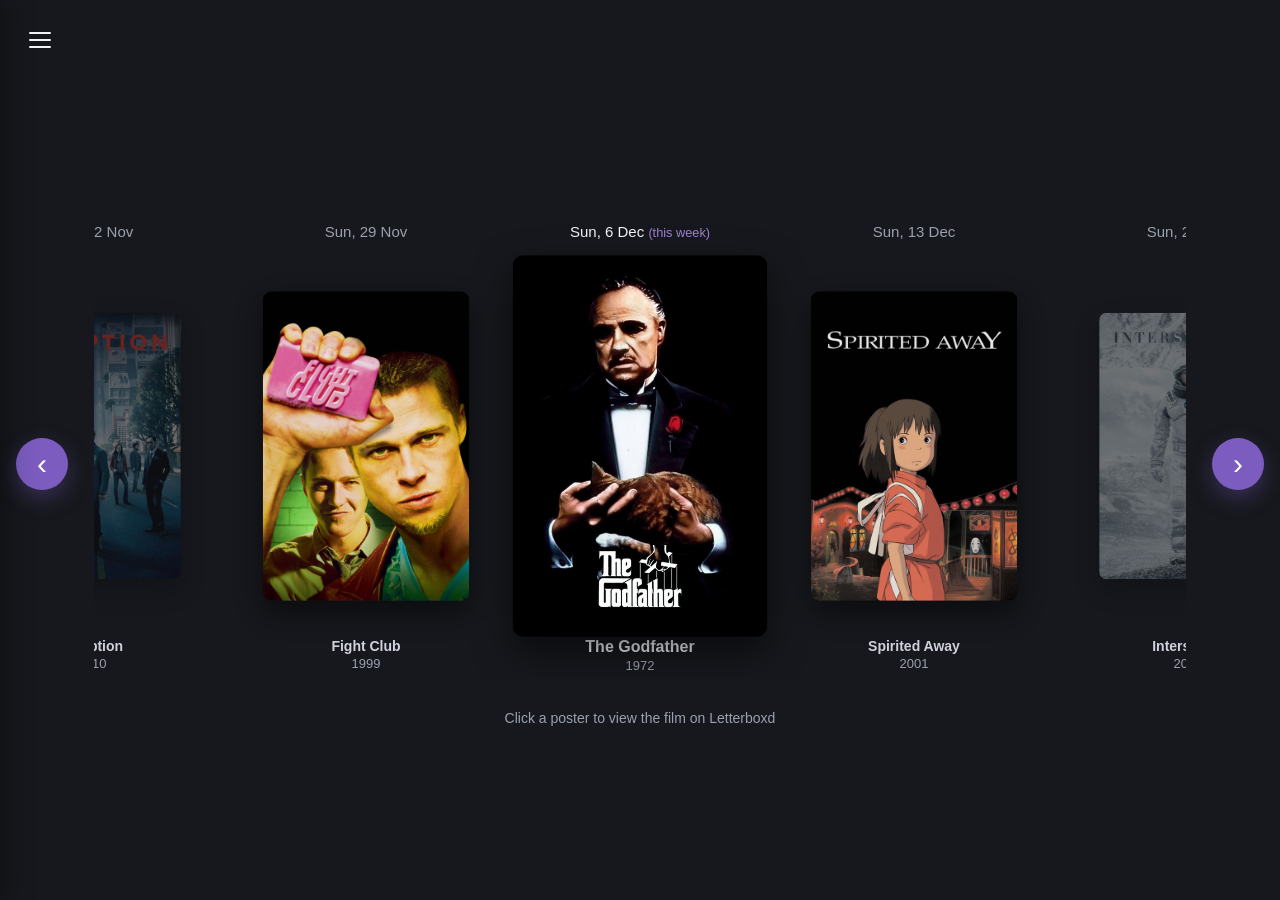
==== index.html @ 1138d1df "Initial commit" ====
<!DOCTYPE html>
<html lang="en">
<head>
  <meta charset="UTF-8">
  <meta name="viewport" content="width=device-width, initial-scale=1.0">
  <title>FilmSoc — Weekly Screenings</title>
  <link rel="icon" href="data:image/svg+xml,<svg xmlns='http://www.w3.org/2000/svg' viewBox='0 0 100 100'><text y='.9em' font-size='90'>🎬</text></svg>">
  <link rel="stylesheet" href="styles.css">
</head>
<body data-page="home">

  <header class="topbar">
    <button id="menuBtn" class="menu-btn" aria-label="Open menu" aria-controls="sideDrawer" aria-expanded="false">
      <span class="bar"></span>
      <span class="bar"></span>
      <span class="bar"></span>
    </button>
  </header>

  <div class="drawer-backdrop" id="drawerBackdrop" hidden></div>

  <nav class="drawer" id="sideDrawer" aria-label="Site navigation">
    <div class="drawer-head">
      <a class="brand" href="index.html">Film<span>Soc</span></a>
      <button class="drawer-close" id="drawerClose" aria-label="Close menu">&times;</button>
    </div>
    <ul class="drawer-links">
      <li><a href="index.html" data-nav="home">Home</a></li>
      <li><a href="about.html" data-nav="about">About Us</a></li>
      <li><a href="films.html" data-nav="films">Films Showings</a></li>
      <li><a href="find-us.html" data-nav="find-us">Where To Find Us</a></li>
    </ul>
    <div class="drawer-foot">
      <p>Films · Friends · Popcorn</p>
      <p class="drawer-foot-sub">Every Tuesday, 7pm</p>
    </div>
  </nav>

  <main class="home-main">
    <section class="carousel" aria-roledescription="carousel" aria-label="Weekly film showings">
      <button class="arrow" id="prevBtn" aria-label="Show previous films">&#8249;</button>

      <div class="stage">
        <div class="track" id="track"></div>
      </div>

      <button class="arrow" id="nextBtn" aria-label="Show next films">&#8250;</button>
    </section>

    <p class="hint">Click a poster to view the film on Letterboxd</p>
  </main>

  <script src="script.js"></script>
</body>
</html>
---- styles.css ----
/* ── Base ─────────────────────────────────────────── */

:root {
  --bg: #16181d;
  --bg-raised: #1d2027;
  --drawer-bg: #101219;
  --accent: #7c5cbf;
  --accent-bright: #9d82d6;
  --text: #f2f2f5;
  --text-muted: #9aa0ae;
  --radius: 10px;
}

* { margin: 0; padding: 0; box-sizing: border-box; }

html { scroll-behavior: smooth; }

body {
  background: var(--bg);
  color: var(--text);
  font-family: -apple-system, BlinkMacSystemFont, "Segoe UI", Roboto, Helvetica, Arial, sans-serif;
  min-height: 100dvh;
}

body.no-scroll { overflow: hidden; }

a { color: var(--accent-bright); }

.skip-link {
  position: absolute;
  left: -9999px;
  top: 0;
  background: var(--accent);
  color: #fff;
  padding: 8px 16px;
  border-radius: 0 0 var(--radius) 0;
  z-index: 100;
}
.skip-link:focus { left: 0; }

/* ── Top bar / hamburger ──────────────────────────── */

.topbar {
  position: fixed;
  top: 0;
  left: 0;
  right: 0;
  padding: 18px;
  z-index: 40;
  pointer-events: none;
  transition: opacity 0.25s ease;
}

body.drawer-open .topbar { opacity: 0; pointer-events: none; }

.menu-btn {
  pointer-events: auto;
  width: 44px;
  height: 44px;
  display: flex;
  flex-direction: column;
  justify-content: center;
  align-items: center;
  gap: 5px;
  background: transparent;
  border: none;
  border-radius: var(--radius);
  cursor: pointer;
}
.menu-btn .bar {
  width: 22px;
  height: 2px;
  background: var(--text);
  border-radius: 2px;
  transition: background 0.2s ease;
}
.menu-btn:hover .bar { background: var(--accent-bright); }

/* ── Side drawer ──────────────────────────────────── */

.drawer-backdrop {
  position: fixed;
  inset: 0;
  background: rgba(0, 0, 0, 0.55);
  z-index: 30;
  opacity: 0;
  transition: opacity 0.3s ease;
}
.drawer-backdrop.visible { opacity: 1; }

.drawer {
  position: fixed;
  top: 0;
  bottom: 0;
  left: 0;
  width: min(320px, 85vw);
  background: var(--drawer-bg);
  z-index: 35;
  display: flex;
  flex-direction: column;
  transform: translateX(-102%);
  transition: transform 0.3s ease;
  box-shadow: 8px 0 30px rgba(0, 0, 0, 0.45);
}
.drawer.open { transform: translateX(0); }

.drawer-head {
  display: flex;
  align-items: center;
  justify-content: space-between;
  padding: 22px 22px 18px;
  border-bottom: 1px solid rgba(255, 255, 255, 0.08);
}

.brand {
  font-size: 22px;
  font-weight: 700;
  letter-spacing: 0.5px;
  color: var(--text);
  text-decoration: none;
}
.brand span { color: var(--accent-bright); }

.drawer-close {
  width: 36px;
  height: 36px;
  background: transparent;
  border: none;
  border-radius: var(--radius);
  color: var(--text-muted);
  font-size: 26px;
  line-height: 1;
  cursor: pointer;
  transition: color 0.2s ease, background 0.2s ease;
}
.drawer-close:hover { color: var(--text); background: rgba(255, 255, 255, 0.07); }

.drawer-links {
  list-style: none;
  padding: 14px 0;
  flex: 1;
}
.drawer-links a {
  display: block;
  padding: 14px 24px;
  color: var(--text);
  font-size: 17px;
  text-decoration: none;
  border-left: 3px solid transparent;
  transition: background 0.2s ease, color 0.2s ease, border-color 0.2s ease;
}
.drawer-links a:hover {
  background: rgba(124, 92, 191, 0.15);
  color: var(--accent-bright);
}
.drawer-links a.active {
  color: var(--accent-bright);
  border-left-color: var(--accent);
  background: rgba(124, 92, 191, 0.1);
}

.drawer-foot {
  padding: 20px 24px;
  border-top: 1px solid rgba(255, 255, 255, 0.08);
  color: var(--text-muted);
  font-size: 14px;
}
.drawer-foot p { margin-bottom: 4px; }
.drawer-foot-sub { opacity: 0.75; }

/* ── Home carousel ────────────────────────────────── */

.home-main {
  min-height: 100dvh;
  display: flex;
  flex-direction: column;
  align-items: center;
  justify-content: center;
  gap: 28px;
  padding: 90px 16px 48px;
}

.carousel {
  --card-w: clamp(120px, 22vw, 240px);
  --gap: clamp(12px, 3vw, 34px);
  display: flex;
  align-items: center;
  justify-content: center;
  gap: clamp(10px, 2vw, 26px);
  position: relative;
  width: 100%;
}

.stage {
  position: relative;
  width: 100%;
  overflow: hidden;
  padding: 6px 0 10px;
}

/* Screening date heading travels with each card. */
.card-date {
  font-size: 15px;
  line-height: 1.3;
  color: var(--text-muted);
  margin-bottom: 24px; /* clears the centred card's scale-up and the hover lift below */
  text-align: center;
  transition: color 0.5s ease;
}
.card[data-dist="0"] .card-date { color: var(--text); }
.week-tag {
  font-size: 0.85em;
  color: var(--accent-bright);
  white-space: nowrap;
}

.track {
  position: relative;
  left: 50%;
  display: flex;
  gap: var(--gap);
  width: max-content;
  will-change: transform;
  transition: transform 0.5s cubic-bezier(0.22, 0.61, 0.36, 1);
}
.track.no-transition { transition: none; }

.card {
  flex: none;
  width: var(--card-w);
  display: flex;
  flex-direction: column;
  align-items: center;
}

.poster-link {
  display: block;
  width: 100%;
  border-radius: var(--radius);
  outline: 2px solid transparent;
  outline-offset: 3px;
  transform: translateY(var(--lift, 0px)) scale(var(--s, 1));
  opacity: var(--o, 1);
  transition: transform 0.5s cubic-bezier(0.22, 0.61, 0.36, 1),
              opacity 0.5s ease, outline-color 0.25s ease;
}
.poster-link:hover,
.poster-link:focus-visible {
  --lift: -6px;
  outline-color: var(--accent);
}

.poster {
  display: block;
  width: 100%;
  aspect-ratio: 2 / 3;
  object-fit: cover;
  border-radius: var(--radius);
  background: var(--bg-raised);
  box-shadow: 0 14px 34px rgba(0, 0, 0, 0.55);
}

/* Emphasis by distance from the centred card. */
.card[data-dist="0"] { --s: 1.06; --o: 1; }
.card[data-dist="1"], .card[data-dist="-1"] { --s: 0.86; --o: 0.92; }
.card[data-dist="2"], .card[data-dist="-2"] { --s: 0.74; --o: 0.4; }
.card[data-far] .poster-link { --o: 0; pointer-events: none; }

.card-title {
  margin-top: 12px;
  text-align: center;
  display: flex;
  flex-direction: column;
  gap: 2px;
  transition: opacity 0.5s ease;
}
.card[data-dist="0"] .film-title { font-size: 16px; }
.film-title {
  font-size: 14px;
  font-weight: 600;
  color: #cfd2dc;
  white-space: nowrap;
  overflow: hidden;
  text-overflow: ellipsis;
  max-width: 100%;
}
.card[data-dist="0"] .film-title { color: var(--text); }
.film-year {
  font-size: 13px;
  color: var(--text-muted);
}

.arrow {
  flex: none;
  width: 52px;
  height: 52px;
  border-radius: 50%;
  border: none;
  background: var(--accent);
  color: #fff;
  font-size: 30px;
  line-height: 1;
  cursor: pointer;
  margin-top: 30px;
  box-shadow: 0 8px 22px rgba(124, 92, 191, 0.35);
  transition: background 0.2s ease, transform 0.2s ease;
}
.arrow:hover,
.arrow:focus-visible { background: var(--accent-bright); transform: scale(1.07); }
.arrow:active { transform: scale(0.96); }

.hint {
  color: var(--text-muted);
  font-size: 14px;
}

/* ── Content pages ────────────────────────────────── */

.page {
  max-width: 760px;
  margin: 0 auto;
  padding: 110px 24px 64px;
}

.page h1 {
  font-size: clamp(28px, 5vw, 38px);
  margin-bottom: 10px;
}

.page .lede {
  color: var(--text-muted);
  font-size: 17px;
  margin-bottom: 34px;
}

.page h2 {
  font-size: 20px;
  margin: 30px 0 12px;
  color: var(--accent-bright);
}

.page p { line-height: 1.65; margin-bottom: 14px; color: #d4d7de; }

.info-card {
  background: var(--bg-raised);
  border: 1px solid rgba(255, 255, 255, 0.07);
  border-radius: var(--radius);
  padding: 22px 24px;
  margin: 18px 0;
}
.info-card h3 { font-size: 16px; margin-bottom: 6px; }
.info-card p { margin: 0; font-size: 15px; }

/* Programme list on films.html */

.programme { list-style: none; margin-top: 10px; }

.programme li {
  display: flex;
  align-items: center;
  gap: 16px;
  padding: 14px 12px;
  border-radius: var(--radius);
  transition: background 0.2s ease;
}
.programme li:hover { background: rgba(255, 255, 255, 0.04); }

.programme img {
  width: 46px;
  border-radius: 6px;
  aspect-ratio: 2 / 3;
  object-fit: cover;
  flex: none;
}

.programme .film-meta { flex: 1; min-width: 0; }
.programme .film-meta a {
  color: var(--text);
  font-weight: 600;
  font-size: 16px;
  text-decoration: none;
}
.programme .film-meta a:hover { color: var(--accent-bright); text-decoration: underline; }
.programme .film-date { display: block; font-size: 13px; color: var(--text-muted); margin-top: 2px; }

.chip {
  flex: none;
  font-size: 12px;
  font-weight: 600;
  letter-spacing: 0.4px;
  text-transform: uppercase;
  padding: 5px 10px;
  border-radius: 999px;
  background: rgba(124, 92, 191, 0.16);
  color: var(--accent-bright);
}
.chip.dim { background: rgba(255, 255, 255, 0.07); color: var(--text-muted); }

/* ── Footer ───────────────────────────────────────── */

.site-footer {
  text-align: center;
  color: var(--text-muted);
  font-size: 13px;
  padding: 26px 16px 34px;
  border-top: 1px solid rgba(255, 255, 255, 0.06);
}

/* ── Responsive ───────────────────────────────────── */

@media (max-width: 620px) {
  .carousel { padding: 0 26px; }
  .arrow {
    position: absolute;
    top: 50%;
    margin-top: 30px;
    width: 40px;
    height: 40px;
    font-size: 24px;
  }
  #prevBtn { left: 0; }
  #nextBtn { right: 0; }
  .card-date { font-size: 13px; }
  .card[data-dist="0"] .film-title { font-size: 14px; }
  .film-title { font-size: 13px; }
}

@media (prefers-reduced-motion: reduce) {
  * { transition: none !important; }
}
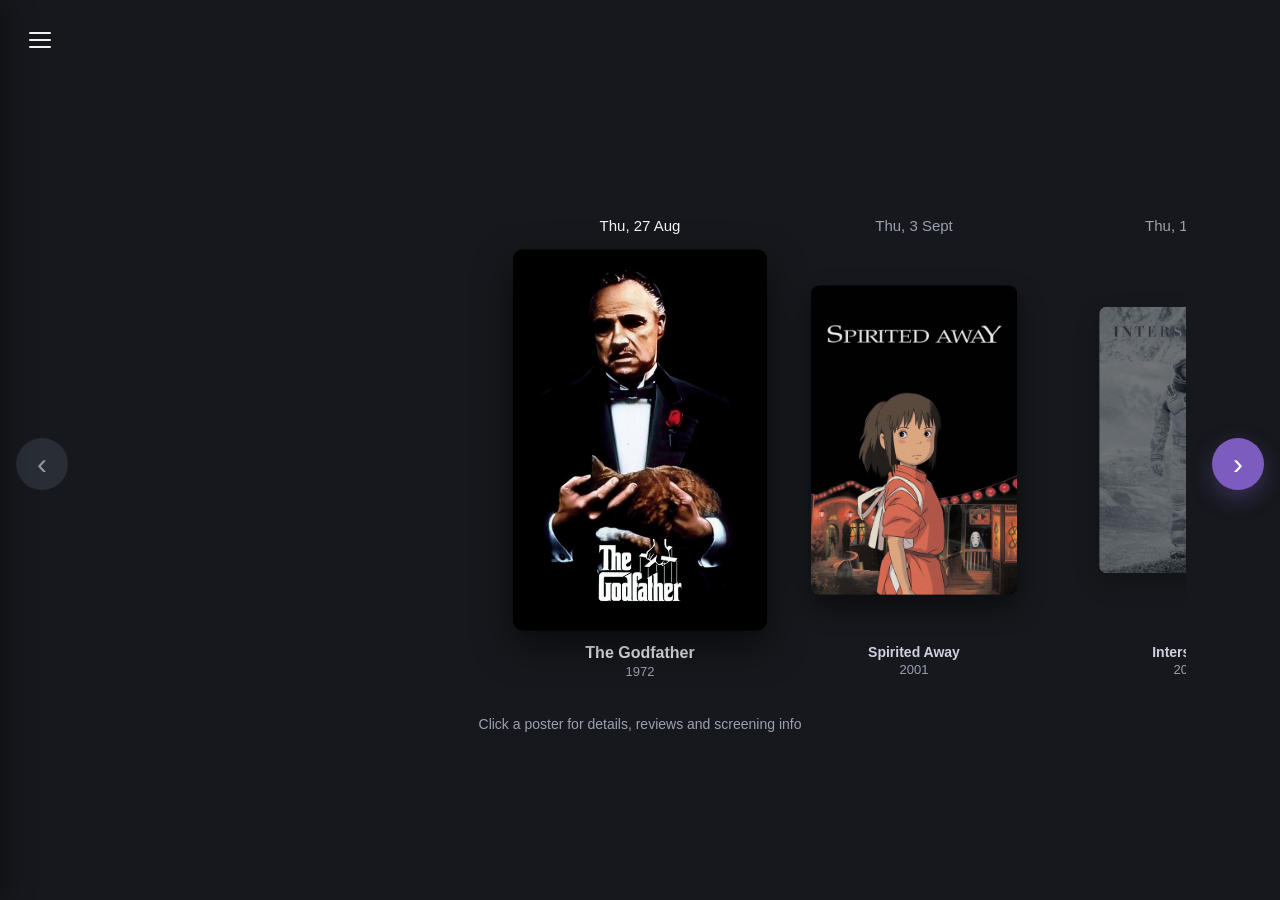
==== commit 9ac46363: "added seperate pages for films, and php for reviews" ====
--- a/index.html
+++ b/index.html
@@ -47,9 +47,10 @@
       <button class="arrow" id="nextBtn" aria-label="Show next films">&#8250;</button>
     </section>
 
-    <p class="hint">Click a poster to view the film on Letterboxd</p>
+    <p class="hint">Click a poster for details, reviews and screening info</p>
   </main>
 
+  <script src="films.js"></script>
   <script src="script.js"></script>
 </body>
 </html>
--- a/styles.css
+++ b/styles.css
@@ -13,6 +13,9 @@
 
 * { margin: 0; padding: 0; box-sizing: border-box; }
 
+/* The hidden attribute must win over any explicit display value below. */
+[hidden] { display: none !important; }
+
 html { scroll-behavior: smooth; }
 
 body {
@@ -267,7 +270,7 @@
 .card[data-far] .poster-link { --o: 0; pointer-events: none; }
 
 .card-title {
-  margin-top: 12px;
+  margin-top: 24px; /* clears the centred card's scale-up above it */
   text-align: center;
   display: flex;
   flex-direction: column;
@@ -308,6 +311,16 @@
 .arrow:hover,
 .arrow:focus-visible { background: var(--accent-bright); transform: scale(1.07); }
 .arrow:active { transform: scale(0.96); }
+
+.arrow:disabled,
+.arrow:disabled:hover,
+.arrow:disabled:focus-visible {
+  background: #3a3f4b;
+  box-shadow: none;
+  opacity: 0.55;
+  cursor: default;
+  transform: none;
+}
 
 .hint {
   color: var(--text-muted);
@@ -428,3 +441,313 @@
 @media (prefers-reduced-motion: reduce) {
   * { transition: none !important; }
 }
+
+/* ── Film detail page ─────────────────────────────── */
+
+.back-link {
+  display: inline-block;
+  margin-bottom: 18px;
+  font-size: 14px;
+  color: var(--text-muted);
+  text-decoration: none;
+}
+.back-link:hover { color: var(--accent-bright); }
+
+.film-hero {
+  display: grid;
+  grid-template-columns: 220px 1fr;
+  gap: 30px;
+  align-items: start;
+  margin-bottom: 34px;
+}
+
+.film-poster {
+  width: 100%;
+  aspect-ratio: 2 / 3;
+  object-fit: cover;
+  border-radius: var(--radius);
+  background: var(--bg-raised);
+  box-shadow: 0 14px 34px rgba(0, 0, 0, 0.55);
+}
+
+.film-head h1 { margin-bottom: 4px; }
+
+.film-facts {
+  color: var(--text-muted);
+  font-size: 15px;
+  margin-bottom: 14px;
+}
+
+.film-synopsis {
+  line-height: 1.65;
+  color: #d4d7de;
+  margin-bottom: 20px;
+}
+
+/* Average rating: dim stars underneath, gold stars clipped to width. */
+.stars {
+  position: relative;
+  display: inline-block;
+  font-size: 21px;
+  letter-spacing: 3px;
+  line-height: 1;
+  color: #3a3f4b;
+  white-space: nowrap;
+}
+.stars-fill {
+  position: absolute;
+  top: 0;
+  left: 0;
+  overflow: hidden;
+  color: #f5c518;
+  width: 0;
+}
+.avg-block {
+  display: flex;
+  align-items: center;
+  gap: 10px;
+  margin-bottom: 14px;
+}
+.avg-text { color: var(--text-muted); font-size: 14px; }
+
+.lb-button {
+  display: inline-block;
+  padding: 10px 18px;
+  border-radius: 999px;
+  background: var(--accent);
+  color: #fff;
+  font-weight: 600;
+  font-size: 14px;
+  text-decoration: none;
+  transition: background 0.2s ease, transform 0.2s ease;
+}
+.lb-button:hover,
+.lb-button:focus-visible { background: var(--accent-bright); transform: scale(1.04); }
+
+/* ── Review form ───────────────────────────────────── */
+
+.review-form {
+  display: grid;
+  gap: 14px;
+  background: var(--bg-raised);
+  border: 1px solid rgba(255, 255, 255, 0.07);
+  border-radius: var(--radius);
+  padding: 22px 24px;
+  margin: 14px 0 30px;
+}
+
+.form-row { display: grid; gap: 6px; }
+
+.review-form label,
+.form-label {
+  font-size: 13px;
+  font-weight: 600;
+  letter-spacing: 0.4px;
+  text-transform: uppercase;
+  color: var(--text-muted);
+}
+
+.review-form input[type="text"],
+.review-form textarea {
+  width: 100%;
+  background: var(--bg);
+  border: 1px solid rgba(255, 255, 255, 0.12);
+  border-radius: 8px;
+  color: var(--text);
+  padding: 10px 12px;
+  font: inherit;
+  resize: vertical;
+}
+.review-form input[type="text"]:focus,
+.review-form textarea:focus {
+  outline: none;
+  border-color: var(--accent);
+}
+
+.star-picker { display: flex; gap: 2px; }
+
+.star-btn {
+  background: none;
+  border: none;
+  color: #3a3f4b;
+  font-size: 27px;
+  line-height: 1;
+  padding: 2px 5px;
+  cursor: pointer;
+  transition: color 0.15s ease, transform 0.15s ease;
+}
+.star-btn:hover,
+.star-btn:focus-visible { transform: scale(1.15); }
+.star-btn.on { color: #f5c518; }
+.star-btn:focus-visible { outline: 2px solid var(--accent); border-radius: 4px; }
+
+.submit-btn {
+  justify-self: start;
+  padding: 10px 22px;
+  border: none;
+  border-radius: 999px;
+  background: var(--accent);
+  color: #fff;
+  font-weight: 600;
+  font-size: 14px;
+  cursor: pointer;
+  transition: background 0.2s ease, transform 0.2s ease;
+}
+.submit-btn:hover:not(:disabled),
+.submit-btn:focus-visible:not(:disabled) { background: var(--accent-bright); transform: scale(1.04); }
+.submit-btn:disabled { opacity: 0.6; cursor: default; }
+
+.form-error { color: #ff9b9b; font-size: 14px; }
+
+.reviews-note {
+  color: var(--text-muted);
+  font-size: 14px;
+  background: rgba(255, 255, 255, 0.04);
+  border-radius: var(--radius);
+  padding: 14px 16px;
+}
+
+/* ── Reviews list ──────────────────────────────────── */
+
+.reviews-list { list-style: none; display: grid; gap: 14px; }
+
+.review {
+  background: var(--bg-raised);
+  border: 1px solid rgba(255, 255, 255, 0.07);
+  border-radius: var(--radius);
+  padding: 16px 18px;
+}
+
+.review-head {
+  display: flex;
+  align-items: center;
+  gap: 10px;
+  flex-wrap: wrap;
+  margin-bottom: 8px;
+}
+.review-name { font-weight: 600; font-size: 15px; }
+.review-stars { color: #f5c518; font-size: 14px; letter-spacing: 2px; }
+.review-date { margin-left: auto; color: var(--text-muted); font-size: 13px; }
+
+.review-text {
+  line-height: 1.6;
+  color: #d4d7de;
+  margin: 0;
+  white-space: pre-wrap;
+  overflow-wrap: break-word;
+}
+
+.no-reviews { color: var(--text-muted); }
+
+/* ── Admin controls (film page) ────────────────────── */
+
+.admin-area {
+  margin-top: 36px;
+  padding-top: 16px;
+  border-top: 1px solid rgba(255, 255, 255, 0.06);
+}
+
+.admin-toggle {
+  background: none;
+  border: none;
+  padding: 4px 0;
+  color: var(--text-muted);
+  opacity: 0.65;
+  font-size: 12px;
+  letter-spacing: 0.6px;
+  text-transform: uppercase;
+  cursor: pointer;
+}
+.admin-toggle:hover,
+.admin-toggle:focus-visible { color: var(--accent-bright); opacity: 1; }
+
+.admin-panel {
+  display: grid;
+  gap: 10px;
+  margin-top: 8px;
+  max-width: 460px;
+}
+
+.admin-hint { font-size: 13px; color: var(--text-muted); }
+
+.admin-login { display: flex; gap: 8px; }
+.admin-login input {
+  flex: 1;
+  min-width: 0;
+  background: var(--bg-raised);
+  border: 1px solid rgba(255, 255, 255, 0.12);
+  border-radius: 8px;
+  color: var(--text);
+  padding: 8px 12px;
+  font: inherit;
+  font-size: 14px;
+}
+.admin-login input:focus { outline: none; border-color: var(--accent); }
+
+.admin-btn {
+  padding: 8px 14px;
+  border: none;
+  border-radius: 999px;
+  background: var(--accent);
+  color: #fff;
+  font-weight: 600;
+  font-size: 13px;
+  cursor: pointer;
+  transition: background 0.2s ease;
+}
+.admin-btn:hover,
+.admin-btn:focus-visible { background: var(--accent-bright); }
+
+.admin-controls {
+  display: flex;
+  align-items: center;
+  gap: 12px;
+  flex-wrap: wrap;
+}
+.admin-status { font-size: 14px; }
+
+.admin-link {
+  background: none;
+  border: none;
+  padding: 4px 0;
+  color: var(--text-muted);
+  font-size: 13px;
+  text-decoration: underline;
+  cursor: pointer;
+}
+.admin-link:hover { color: var(--text); }
+
+.admin-error { color: #ff9b9b; font-size: 13px; }
+
+/* Delete buttons shown on reviews while signed in as admin. */
+.review-delete {
+  margin-left: 8px;
+  background: rgba(255, 255, 255, 0.06);
+  border: 1px solid rgba(255, 255, 255, 0.12);
+  border-radius: 999px;
+  color: var(--text-muted);
+  font-size: 12px;
+  padding: 3px 11px;
+  cursor: pointer;
+  transition: color 0.15s ease, border-color 0.15s ease;
+}
+.review-delete:hover,
+.review-delete:focus-visible { color: #ff9b9b; border-color: rgba(255, 130, 130, 0.45); }
+
+/* Poster thumbnails on films.html are now links too. */
+.programme .poster-thumb {
+  display: block;
+  flex: none;
+  border-radius: 6px;
+  outline: 2px solid transparent;
+  outline-offset: 2px;
+}
+.programme .poster-thumb:focus-visible { outline-color: var(--accent); }
+
+@media (max-width: 620px) {
+  .film-hero { grid-template-columns: 1fr; }
+  .film-poster { max-width: 200px; margin: 0 auto; }
+  .film-head { text-align: center; }
+  .avg-block { justify-content: center; }
+  .review-date { margin-left: 0; width: 100%; }
+}
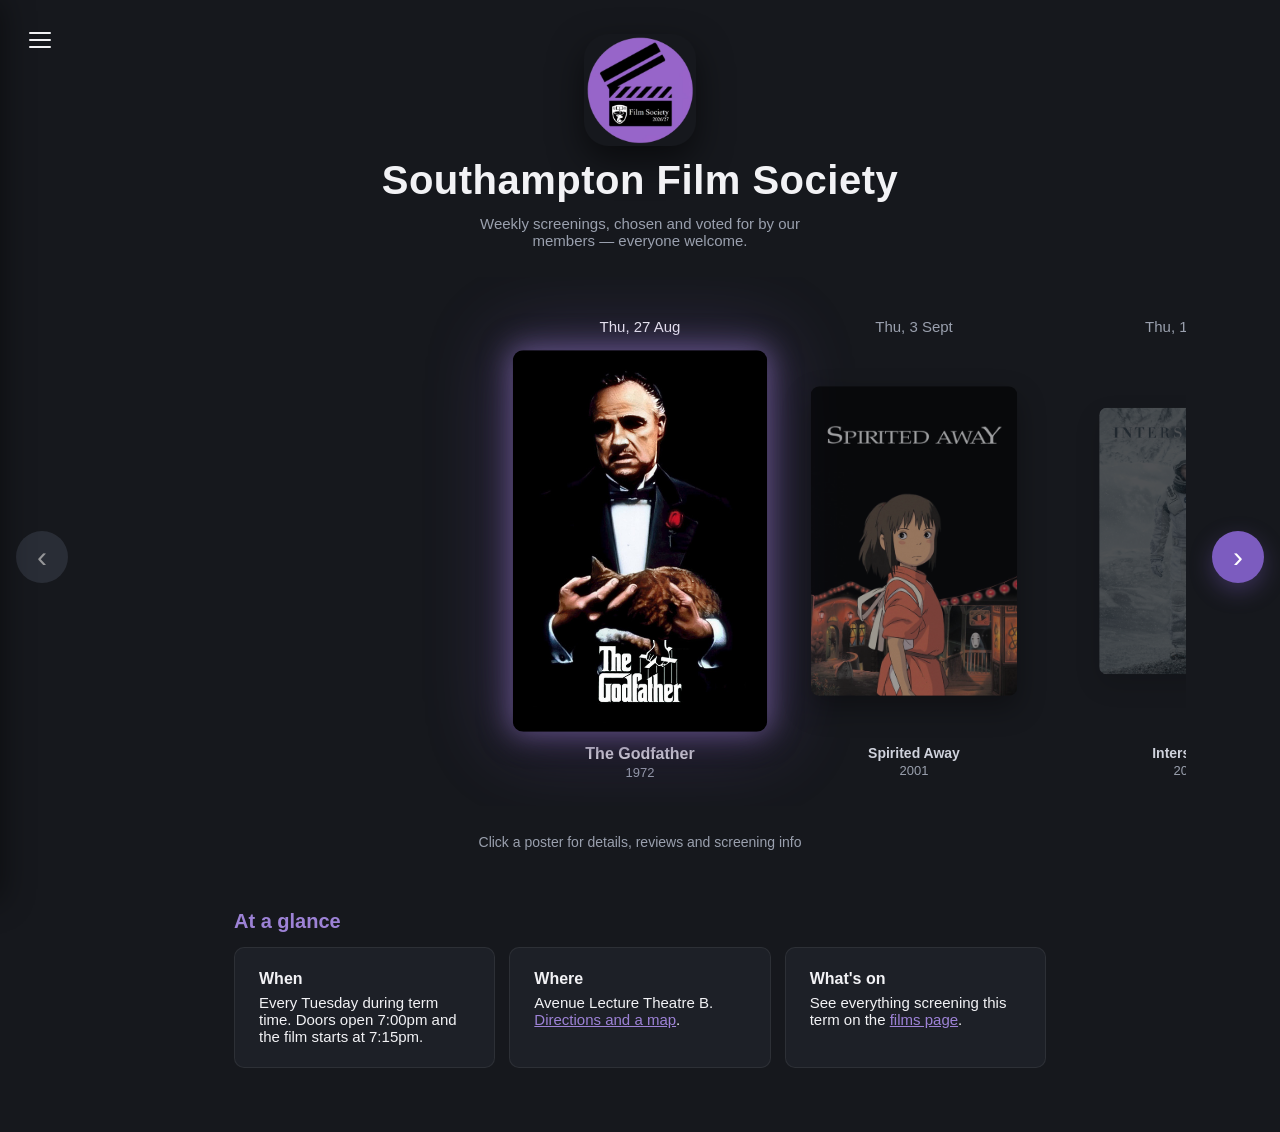
==== commit 1ba43724: "added reviews, ratings, qol updates" ====
--- a/index.html
+++ b/index.html
@@ -3,8 +3,9 @@
 <head>
   <meta charset="UTF-8">
   <meta name="viewport" content="width=device-width, initial-scale=1.0">
-  <title>FilmSoc — Weekly Screenings</title>
-  <link rel="icon" href="data:image/svg+xml,<svg xmlns='http://www.w3.org/2000/svg' viewBox='0 0 100 100'><text y='.9em' font-size='90'>🎬</text></svg>">
+  <title>Southampton Film Society — Weekly Screenings</title>
+  <link rel="icon" type="image/png" sizes="96x96" href="images/favicon.png">
+  <link rel="apple-touch-icon" href="images/apple-touch-icon.png">
   <link rel="stylesheet" href="styles.css">
 </head>
 <body data-page="home">
@@ -21,7 +22,9 @@
 
   <nav class="drawer" id="sideDrawer" aria-label="Site navigation">
     <div class="drawer-head">
-      <a class="brand" href="index.html">Film<span>Soc</span></a>
+      <a class="brand" href="index.html" aria-label="Southampton Film Society — home">
+        <img class="brand-logo" src="images/logo.png" alt="" width="46" height="46">
+      </a>
       <button class="drawer-close" id="drawerClose" aria-label="Close menu">&times;</button>
     </div>
     <ul class="drawer-links">
@@ -33,10 +36,17 @@
     <div class="drawer-foot">
       <p>Films · Friends · Popcorn</p>
       <p class="drawer-foot-sub">Every Tuesday, 7pm</p>
+      <a class="drawer-admin-link" href="admin.html">Committee: manage the line-up</a>
     </div>
   </nav>
 
   <main class="home-main">
+    <header class="home-hero">
+      <img class="home-logo" src="images/logo.png" alt="Southampton Film Society logo" width="112" height="112">
+      <h1 class="home-title">Southampton Film Society</h1>
+      <p class="home-sub">Weekly screenings, chosen and voted for by our members — everyone welcome.</p>
+    </header>
+
     <section class="carousel" aria-roledescription="carousel" aria-label="Weekly film showings">
       <button class="arrow" id="prevBtn" aria-label="Show previous films">&#8249;</button>
 
@@ -50,6 +60,24 @@
     <p class="hint">Click a poster for details, reviews and screening info</p>
   </main>
 
+  <section class="home-info" aria-label="At a glance">
+    <h2>At a glance</h2>
+    <div class="info-grid">
+      <div class="info-card">
+        <h3>When</h3>
+        <p>Every Tuesday during term time. Doors open 7:00pm and the film starts at 7:15pm.</p>
+      </div>
+      <div class="info-card">
+        <h3>Where</h3>
+        <p>Avenue Lecture Theatre B. <a href="find-us.html">Directions and a map</a>.</p>
+      </div>
+      <div class="info-card">
+        <h3>What's on</h3>
+        <p>See everything screening this term on the <a href="films.html">films page</a>.</p>
+      </div>
+    </div>
+  </section>
+
   <script src="films.js"></script>
   <script src="script.js"></script>
 </body>
--- a/styles.css
+++ b/styles.css
@@ -9,6 +9,7 @@
   --text: #f2f2f5;
   --text-muted: #9aa0ae;
   --radius: 10px;
+  color-scheme: dark; /* native controls (date pickers) match the theme */
 }
 
 * { margin: 0; padding: 0; box-sizing: border-box; }
@@ -116,13 +117,18 @@
 }
 
 .brand {
-  font-size: 22px;
-  font-weight: 700;
-  letter-spacing: 0.5px;
-  color: var(--text);
-  text-decoration: none;
-}
-.brand span { color: var(--accent-bright); }
+  display: inline-block;
+  border-radius: 12px;
+  line-height: 0;
+  transition: transform 0.2s ease;
+}
+.brand:hover { transform: scale(1.05); }
+.brand-logo {
+  display: block;
+  width: 46px;
+  height: 46px;
+  border-radius: 12px;
+}
 
 .drawer-close {
   width: 36px;
@@ -171,6 +177,18 @@
 .drawer-foot p { margin-bottom: 4px; }
 .drawer-foot-sub { opacity: 0.75; }
 
+/* Discreet committee link at the bottom of the drawer. */
+.drawer-admin-link {
+  display: inline-block;
+  margin-top: 8px;
+  font-size: 12px;
+  color: var(--text-muted);
+  opacity: 0.7;
+  text-decoration: none;
+}
+.drawer-admin-link:hover,
+.drawer-admin-link:focus-visible { color: var(--accent-bright); opacity: 1; }
+
 /* ── Home carousel ────────────────────────────────── */
 
 .home-main {
@@ -180,7 +198,7 @@
   align-items: center;
   justify-content: center;
   gap: 28px;
-  padding: 90px 16px 48px;
+  padding: 32px 16px 48px;
 }
 
 .carousel {
@@ -198,7 +216,9 @@
   position: relative;
   width: 100%;
   overflow: hidden;
-  padding: 6px 0 10px;
+  /* Vertical padding is sized so the centred poster's glow paints fully
+     inside the stage and isn't cut off by overflow: hidden. */
+  padding: 40px 0 26px;
 }
 
 /* Screening date heading travels with each card. */
@@ -261,12 +281,20 @@
   border-radius: var(--radius);
   background: var(--bg-raised);
   box-shadow: 0 14px 34px rgba(0, 0, 0, 0.55);
+  transition: box-shadow 0.5s ease;
+}
+
+/* The centred card gets a soft accent glow so the current film stands out. */
+.card[data-dist="0"] .poster {
+  box-shadow: 0 0 26px 4px rgba(157, 130, 214, 0.5),
+              0 0 70px 12px rgba(124, 92, 191, 0.28),
+              0 14px 34px rgba(0, 0, 0, 0.55);
 }
 
 /* Emphasis by distance from the centred card. */
 .card[data-dist="0"] { --s: 1.06; --o: 1; }
-.card[data-dist="1"], .card[data-dist="-1"] { --s: 0.86; --o: 0.92; }
-.card[data-dist="2"], .card[data-dist="-2"] { --s: 0.74; --o: 0.4; }
+.card[data-dist="1"], .card[data-dist="-1"] { --s: 0.86; --o: 0.6; }
+.card[data-dist="2"], .card[data-dist="-2"] { --s: 0.74; --o: 0.25; }
 .card[data-far] .poster-link { --o: 0; pointer-events: none; }
 
 .card-title {
@@ -326,6 +354,49 @@
   color: var(--text-muted);
   font-size: 14px;
 }
+
+/* ── Home hero heading & info below the carousel ──── */
+
+.home-hero {
+  display: flex;
+  flex-direction: column;
+  align-items: center;
+  gap: 12px;
+  text-align: center;
+}
+.home-logo {
+  width: clamp(76px, 14vw, 112px);
+  aspect-ratio: 1;
+  object-fit: cover;
+  border-radius: 22%;
+  box-shadow: 0 14px 34px rgba(0, 0, 0, 0.55);
+}
+.home-title {
+  font-size: clamp(26px, 5vw, 40px);
+  letter-spacing: 0.5px;
+}
+.home-sub {
+  color: var(--text-muted);
+  font-size: 15px;
+  max-width: 46ch;
+}
+
+.home-info {
+  max-width: 860px;
+  margin: 0 auto;
+  padding: 10px 24px 64px;
+}
+.home-info h2 {
+  font-size: 20px;
+  color: var(--accent-bright);
+}
+.info-grid {
+  display: grid;
+  grid-template-columns: repeat(auto-fit, minmax(220px, 1fr));
+  gap: 14px;
+  margin-top: 14px;
+}
+.info-grid .info-card { margin: 0; }
 
 /* ── Content pages ────────────────────────────────── */
 
@@ -564,22 +635,38 @@
   border-color: var(--accent);
 }
 
-.star-picker { display: flex; gap: 2px; }
-
-.star-btn {
+/* Half-star picker: dim star per cell, gold fill clipped by width, two
+   invisible click zones per star (left half / right half). */
+.star-picker { display: flex; }
+
+.pick-star {
+  position: relative;
+  display: inline-block;
+  font-size: 30px;
+  line-height: 1;
+  color: #3a3f4b;
+}
+.pick-fill {
+  position: absolute;
+  top: 0;
+  left: 0;
+  overflow: hidden;
+  color: #f5c518;
+  width: 0;
+}
+.half-btn {
+  position: absolute;
+  top: 0;
+  bottom: 0;
+  width: 50%;
   background: none;
   border: none;
-  color: #3a3f4b;
-  font-size: 27px;
-  line-height: 1;
-  padding: 2px 5px;
+  padding: 0;
   cursor: pointer;
-  transition: color 0.15s ease, transform 0.15s ease;
-}
-.star-btn:hover,
-.star-btn:focus-visible { transform: scale(1.15); }
-.star-btn.on { color: #f5c518; }
-.star-btn:focus-visible { outline: 2px solid var(--accent); border-radius: 4px; }
+}
+.half-left { left: 0; }
+.half-right { right: 0; }
+.half-btn:focus-visible { outline: 2px solid var(--accent); border-radius: 4px; }
 
 .submit-btn {
   justify-self: start;
@@ -626,7 +713,7 @@
   margin-bottom: 8px;
 }
 .review-name { font-weight: 600; font-size: 15px; }
-.review-stars { color: #f5c518; font-size: 14px; letter-spacing: 2px; }
+.review-stars { font-size: 14px; letter-spacing: 2px; }
 .review-date { margin-left: auto; color: var(--text-muted); font-size: 13px; }
 
 .review-text {
@@ -751,3 +838,139 @@
   .avg-block { justify-content: center; }
   .review-date { margin-left: 0; width: 100%; }
 }
+
+/* ── Line-up manager (admin.html) ──────────────────── */
+
+.admin-gate {
+  background: var(--bg-raised);
+  border: 1px solid rgba(255, 255, 255, 0.07);
+  border-radius: var(--radius);
+  padding: 18px 20px;
+  display: grid;
+  gap: 10px;
+  margin-bottom: 26px;
+}
+
+.tmdb-search {
+  display: flex;
+  gap: 8px;
+  align-items: center;
+  flex-wrap: wrap;
+  margin: 14px 0 6px;
+}
+.tmdb-search input {
+  flex: 1;
+  min-width: 220px;
+  background: var(--bg);
+  border: 1px solid rgba(255, 255, 255, 0.12);
+  border-radius: 8px;
+  color: var(--text);
+  padding: 10px 12px;
+  font: inherit;
+}
+.tmdb-search input:focus { outline: none; border-color: var(--accent); }
+
+.form-hint { font-size: 13px; color: var(--text-muted); line-height: 1.5; }
+
+.tmdb-results { list-style: none; display: grid; gap: 10px; margin: 12px 0 4px; }
+.tmdb-results li {
+  display: flex;
+  gap: 14px;
+  align-items: flex-start;
+  background: var(--bg-raised);
+  border: 1px solid rgba(255, 255, 255, 0.07);
+  border-radius: var(--radius);
+  padding: 12px 14px;
+}
+.tmdb-results img {
+  width: 54px;
+  aspect-ratio: 2 / 3;
+  object-fit: cover;
+  border-radius: 6px;
+  background: var(--bg);
+  flex: none;
+}
+.tmdb-result-body { flex: 1; min-width: 0; }
+.tmdb-result-title { font-weight: 600; font-size: 15px; }
+.tmdb-result-year { color: var(--text-muted); font-size: 13px; font-weight: 400; margin-left: 6px; }
+.tmdb-result-overview {
+  font-size: 13px;
+  color: var(--text-muted);
+  line-height: 1.5;
+  margin: 4px 0 10px;
+  display: -webkit-box;
+  -webkit-line-clamp: 2;
+  -webkit-box-orient: vertical;
+  overflow: hidden;
+}
+
+.film-form {
+  display: grid;
+  gap: 14px;
+  background: var(--bg-raised);
+  border: 1px solid rgba(255, 255, 255, 0.07);
+  border-radius: var(--radius);
+  padding: 22px 24px;
+  margin: 14px 0 10px;
+}
+.film-form-grid { display: grid; grid-template-columns: 150px 1fr; gap: 22px; align-items: start; }
+.poster-preview {
+  width: 100%;
+  aspect-ratio: 2 / 3;
+  object-fit: cover;
+  border-radius: var(--radius);
+  background: var(--bg);
+}
+.film-form-fields { display: grid; gap: 14px; align-content: start; }
+.form-pair { display: grid; grid-template-columns: 1fr 1fr; gap: 14px; }
+
+.film-form .form-row { display: grid; gap: 6px; }
+.film-form label {
+  font-size: 13px;
+  font-weight: 600;
+  letter-spacing: 0.4px;
+  text-transform: uppercase;
+  color: var(--text-muted);
+}
+.film-form input,
+.film-form textarea {
+  width: 100%;
+  background: var(--bg);
+  border: 1px solid rgba(255, 255, 255, 0.12);
+  border-radius: 8px;
+  color: var(--text);
+  padding: 10px 12px;
+  font: inherit;
+  resize: vertical;
+}
+.film-form input:focus,
+.film-form textarea:focus { outline: none; border-color: var(--accent); }
+.film-form input:disabled { opacity: 0.65; }
+
+.form-actions { display: flex; align-items: center; gap: 14px; flex-wrap: wrap; }
+.save-status { color: #9bd4a0; font-size: 14px; }
+
+.lineup-actions { margin-left: auto; display: flex; gap: 6px; flex: none; }
+
+.mini-btn {
+  background: rgba(255, 255, 255, 0.06);
+  border: 1px solid rgba(255, 255, 255, 0.12);
+  border-radius: 999px;
+  color: var(--text-muted);
+  font-size: 12px;
+  font-weight: 600;
+  padding: 4px 12px;
+  cursor: pointer;
+  transition: color 0.15s ease, border-color 0.15s ease;
+}
+.mini-btn:hover,
+.mini-btn:focus-visible { color: var(--text); border-color: var(--accent); }
+.mini-btn.danger:hover,
+.mini-btn.danger:focus-visible { color: #ff9b9b; border-color: rgba(255, 130, 130, 0.45); }
+
+@media (max-width: 620px) {
+  .film-form-grid { grid-template-columns: 1fr; }
+  .poster-preview { max-width: 150px; }
+  .form-pair { grid-template-columns: 1fr; }
+  .lineup-actions { margin-left: 0; }
+}
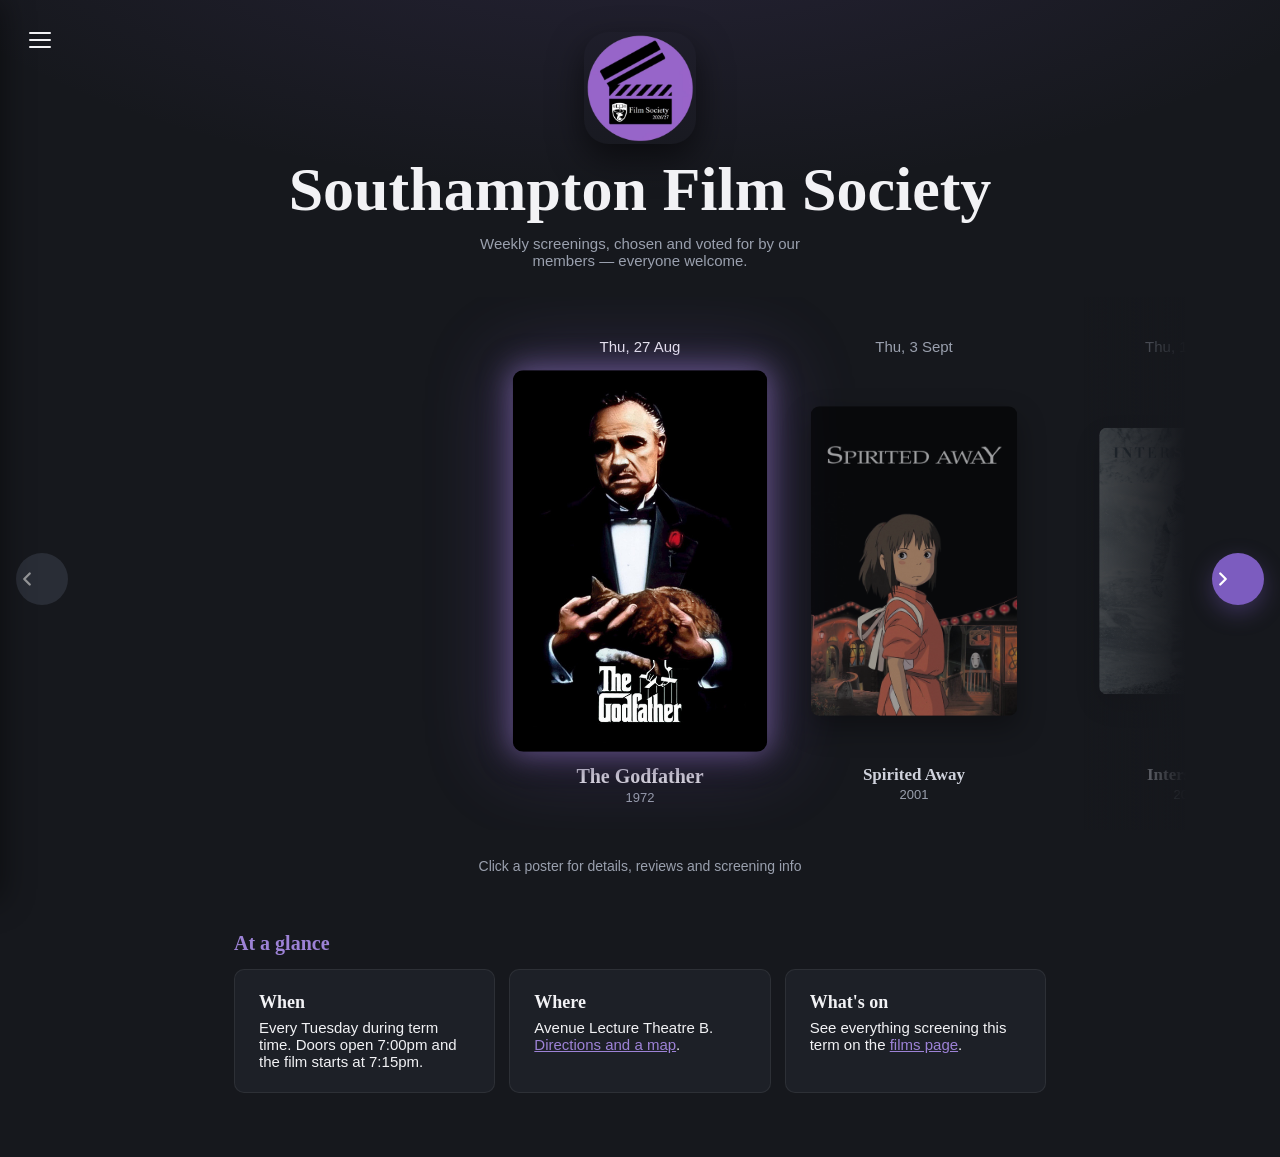
==== commit dd6e6684: "put website online and major ui updates" ====
--- a/index.html
+++ b/index.html
@@ -4,8 +4,17 @@
   <meta charset="UTF-8">
   <meta name="viewport" content="width=device-width, initial-scale=1.0">
   <title>Southampton Film Society — Weekly Screenings</title>
+  <meta name="theme-color" content="#16181d">
+  <meta property="og:site_name" content="Southampton Film Society">
+  <meta property="og:type" content="website">
+  <meta property="og:title" content="Southampton Film Society — Weekly Screenings">
+  <meta property="og:description" content="Weekly screenings, chosen and voted for by our members — everyone welcome. Every Tuesday, 7pm, Avenue Lecture Theatre B.">
+  <meta property="og:image" content="images/logo.png">
   <link rel="icon" type="image/png" sizes="96x96" href="images/favicon.png">
   <link rel="apple-touch-icon" href="images/apple-touch-icon.png">
+  <link rel="preconnect" href="https://fonts.googleapis.com">
+  <link rel="preconnect" href="https://fonts.gstatic.com" crossorigin>
+  <link href="https://fonts.googleapis.com/css2?family=Tinos:wght@400;700&display=swap" rel="stylesheet">
   <link rel="stylesheet" href="styles.css">
 </head>
 <body data-page="home">
@@ -30,7 +39,7 @@
     <ul class="drawer-links">
       <li><a href="index.html" data-nav="home">Home</a></li>
       <li><a href="about.html" data-nav="about">About Us</a></li>
-      <li><a href="films.html" data-nav="films">Films Showings</a></li>
+      <li><a href="films.html" data-nav="films">What's On</a></li>
       <li><a href="find-us.html" data-nav="find-us">Where To Find Us</a></li>
     </ul>
     <div class="drawer-foot">
@@ -45,16 +54,21 @@
       <img class="home-logo" src="images/logo.png" alt="Southampton Film Society logo" width="112" height="112">
       <h1 class="home-title">Southampton Film Society</h1>
       <p class="home-sub">Weekly screenings, chosen and voted for by our members — everyone welcome.</p>
+      <p class="next-screening" id="nextScreening" hidden></p>
     </header>
 
     <section class="carousel" aria-roledescription="carousel" aria-label="Weekly film showings">
-      <button class="arrow" id="prevBtn" aria-label="Show previous films">&#8249;</button>
+      <button class="arrow" id="prevBtn" aria-label="Show previous films">
+        <svg viewBox="0 0 24 24" width="22" height="22" fill="none" stroke="currentColor" stroke-width="2.5" stroke-linecap="round" stroke-linejoin="round" aria-hidden="true"><path d="M15 6l-6 6 6 6"/></svg>
+      </button>
 
       <div class="stage">
         <div class="track" id="track"></div>
       </div>
 
-      <button class="arrow" id="nextBtn" aria-label="Show next films">&#8250;</button>
+      <button class="arrow" id="nextBtn" aria-label="Show next films">
+        <svg viewBox="0 0 24 24" width="22" height="22" fill="none" stroke="currentColor" stroke-width="2.5" stroke-linecap="round" stroke-linejoin="round" aria-hidden="true"><path d="M9 6l6 6-6 6"/></svg>
+      </button>
     </section>
 
     <p class="hint">Click a poster for details, reviews and screening info</p>
--- a/styles.css
+++ b/styles.css
@@ -9,6 +9,8 @@
   --text: #f2f2f5;
   --text-muted: #9aa0ae;
   --radius: 10px;
+  --font-display: "Tinos", "Times New Roman", Times, serif;
+  --font-body: -apple-system, BlinkMacSystemFont, "Segoe UI", Roboto, Helvetica, Arial, sans-serif;
   color-scheme: dark; /* native controls (date pickers) match the theme */
 }
 
@@ -20,10 +22,21 @@
 html { scroll-behavior: smooth; }
 
 body {
-  background: var(--bg);
+  /* Soft accent glow anchored near the top of every page. */
+  background:
+    radial-gradient(1200px 480px at 50% -120px, rgba(124, 92, 191, 0.16), transparent 65%),
+    var(--bg);
+  background-repeat: no-repeat;
   color: var(--text);
-  font-family: -apple-system, BlinkMacSystemFont, "Segoe UI", Roboto, Helvetica, Arial, sans-serif;
+  font-family: var(--font-body);
   min-height: 100dvh;
+}
+
+/* Classic Times-style serif matching the society logo ("Film Society"
+   wordmark); body text stays a plain sans so the two voices stay distinct. */
+h1, h2, .home-title, .film-title, .film-card-title, .info-card h3 {
+  font-family: var(--font-display);
+  font-weight: 700;
 }
 
 body.no-scroll { overflow: hidden; }
@@ -221,6 +234,19 @@
   padding: 40px 0 26px;
 }
 
+/* Fade the outermost posters into the page so the carousel feels endless. */
+.stage::before,
+.stage::after {
+  content: "";
+  position: absolute;
+  top: 0;
+  bottom: 0;
+  width: clamp(28px, 8vw, 110px);
+  pointer-events: none;
+}
+.stage::before { left: 0; background: linear-gradient(to right, var(--bg), transparent); }
+.stage::after { right: 0; background: linear-gradient(to left, var(--bg), transparent); }
+
 /* Screening date heading travels with each card. */
 .card-date {
   font-size: 15px;
@@ -305,10 +331,9 @@
   gap: 2px;
   transition: opacity 0.5s ease;
 }
-.card[data-dist="0"] .film-title { font-size: 16px; }
+.card[data-dist="0"] .film-title { font-size: 20px; }
 .film-title {
-  font-size: 14px;
-  font-weight: 600;
+  font-size: 17px;
   color: #cfd2dc;
   white-space: nowrap;
   overflow: hidden;
@@ -336,6 +361,7 @@
   box-shadow: 0 8px 22px rgba(124, 92, 191, 0.35);
   transition: background 0.2s ease, transform 0.2s ease;
 }
+.arrow svg { display: block; }
 .arrow:hover,
 .arrow:focus-visible { background: var(--accent-bright); transform: scale(1.07); }
 .arrow:active { transform: scale(0.96); }
@@ -372,14 +398,44 @@
   box-shadow: 0 14px 34px rgba(0, 0, 0, 0.55);
 }
 .home-title {
-  font-size: clamp(26px, 5vw, 40px);
-  letter-spacing: 0.5px;
+  font-size: clamp(38px, 8vw, 62px);
+  line-height: 1.08;
 }
 .home-sub {
   color: var(--text-muted);
   font-size: 15px;
   max-width: 46ch;
 }
+
+/* "Next screening" callout under the hero, filled in by script.js. */
+.next-screening {
+  display: inline-flex;
+  align-items: center;
+  justify-content: center;
+  flex-wrap: wrap;
+  gap: 7px;
+  margin-top: 10px;
+  padding: 10px 20px;
+  border: 1px solid rgba(157, 130, 214, 0.35);
+  border-radius: 999px;
+  background: rgba(124, 92, 191, 0.12);
+  font-size: 14px;
+  color: var(--text-muted);
+}
+.next-label {
+  color: var(--accent-bright);
+  font-size: 12px;
+  font-weight: 700;
+  letter-spacing: 0.8px;
+  text-transform: uppercase;
+}
+.next-screening a {
+  color: var(--text);
+  font-weight: 600;
+  text-decoration: none;
+}
+.next-screening a:hover,
+.next-screening a:focus-visible { color: var(--accent-bright); }
 
 .home-info {
   max-width: 860px;
@@ -401,13 +457,15 @@
 /* ── Content pages ────────────────────────────────── */
 
 .page {
+  position: relative; /* keeps page content above the film page's backdrop */
+  z-index: 1;
   max-width: 760px;
   margin: 0 auto;
-  padding: 110px 24px 64px;
+  padding: 64px 24px 64px;
 }
 
 .page h1 {
-  font-size: clamp(28px, 5vw, 38px);
+  font-size: clamp(32px, 5.5vw, 46px);
   margin-bottom: 10px;
 }
 
@@ -418,7 +476,7 @@
 }
 
 .page h2 {
-  font-size: 20px;
+  font-size: 24px;
   margin: 30px 0 12px;
   color: var(--accent-bright);
 }
@@ -432,10 +490,10 @@
   padding: 22px 24px;
   margin: 18px 0;
 }
-.info-card h3 { font-size: 16px; margin-bottom: 6px; }
+.info-card h3 { font-size: 18px; margin-bottom: 6px; }
 .info-card p { margin: 0; font-size: 15px; }
 
-/* Programme list on films.html */
+/* Programme list on admin.html (the public films page uses .film-grid) */
 
 .programme { list-style: none; margin-top: 10px; }
 
@@ -466,6 +524,62 @@
 }
 .programme .film-meta a:hover { color: var(--accent-bright); text-decoration: underline; }
 .programme .film-date { display: block; font-size: 13px; color: var(--text-muted); margin-top: 2px; }
+
+/* ── Poster card grid (films page) ─────────────────── */
+
+.film-grid {
+  list-style: none;
+  display: grid;
+  grid-template-columns: repeat(auto-fill, minmax(148px, 1fr));
+  gap: 30px 20px;
+  margin-top: 22px;
+}
+
+.film-card-link {
+  display: flex;
+  flex-direction: column;
+  gap: 10px;
+  text-decoration: none;
+}
+
+.film-card-poster {
+  display: block;
+  width: 100%;
+  aspect-ratio: 2 / 3;
+  object-fit: cover;
+  border-radius: var(--radius);
+  background: var(--bg-raised);
+  box-shadow: 0 12px 28px rgba(0, 0, 0, 0.5);
+  outline: 2px solid transparent;
+  outline-offset: 3px;
+  transform: translateY(var(--lift, 0px));
+  transition: transform 0.25s ease, box-shadow 0.25s ease, outline-color 0.25s ease;
+}
+.film-card-link:hover .film-card-poster,
+.film-card-link:focus-visible .film-card-poster {
+  --lift: -5px;
+  outline-color: var(--accent);
+  box-shadow: 0 18px 38px rgba(0, 0, 0, 0.55);
+}
+
+.film-card-body {
+  display: flex;
+  flex-direction: column;
+  align-items: flex-start;
+  gap: 3px;
+  padding: 0 2px;
+}
+.film-card-title {
+  font-size: 19px;
+  line-height: 1.2;
+  color: var(--text);
+  max-width: 100%;
+  white-space: nowrap;
+  overflow: hidden;
+  text-overflow: ellipsis;
+}
+.film-card-meta { font-size: 13px; color: var(--text-muted); }
+.film-grid .chip { margin-top: 4px; }
 
 .chip {
   flex: none;
@@ -480,6 +594,55 @@
 }
 .chip.dim { background: rgba(255, 255, 255, 0.07); color: var(--text-muted); }
 
+/* ── Entrance animations ───────────────────────────── */
+
+@keyframes rise-in {
+  from { opacity: 0; transform: translateY(14px); }
+  to { opacity: 1; transform: none; }
+}
+
+.home-hero > *,
+.page > *,
+.home-info > * {
+  animation: rise-in 0.5s ease backwards;
+}
+.home-hero > *:nth-child(2),
+.page > *:nth-child(2),
+.home-info > *:nth-child(2) { animation-delay: 0.06s; }
+.home-hero > *:nth-child(3),
+.page > *:nth-child(3),
+.home-info > *:nth-child(3) { animation-delay: 0.12s; }
+.home-hero > *:nth-child(4),
+.page > *:nth-child(4) { animation-delay: 0.18s; }
+.page > *:nth-child(5) { animation-delay: 0.24s; }
+
+.film-grid > li { animation: rise-in 0.5s ease backwards; }
+.film-grid > li:nth-child(2) { animation-delay: 0.06s; }
+.film-grid > li:nth-child(3) { animation-delay: 0.12s; }
+.film-grid > li:nth-child(4) { animation-delay: 0.18s; }
+.film-grid > li:nth-child(5) { animation-delay: 0.24s; }
+.film-grid > li:nth-child(6) { animation-delay: 0.3s; }
+.film-grid > li:nth-child(7) { animation-delay: 0.36s; }
+.film-grid > li:nth-child(8) { animation-delay: 0.42s; }
+
+/* ── Embedded map (find-us page) ───────────────────── */
+
+/* Inverting the iframe turns the standard bright map into one that matches
+   the dark theme. */
+.map-embed {
+  border: 1px solid rgba(255, 255, 255, 0.08);
+  border-radius: var(--radius);
+  overflow: hidden;
+  margin: 14px 0 18px;
+}
+.map-embed iframe {
+  display: block;
+  width: 100%;
+  height: 320px;
+  border: 0;
+  filter: invert(0.92) hue-rotate(180deg) grayscale(0.25) contrast(0.9);
+}
+
 /* ── Footer ───────────────────────────────────────── */
 
 .site-footer {
@@ -501,19 +664,60 @@
     width: 40px;
     height: 40px;
     font-size: 24px;
+    z-index: 2; /* above the stage's edge fades */
   }
   #prevBtn { left: 0; }
   #nextBtn { right: 0; }
   .card-date { font-size: 13px; }
-  .card[data-dist="0"] .film-title { font-size: 14px; }
-  .film-title { font-size: 13px; }
+  .card[data-dist="0"] .film-title { font-size: 18px; }
+  .film-title { font-size: 15px; }
 }
 
 @media (prefers-reduced-motion: reduce) {
-  * { transition: none !important; }
+  * { transition: none !important; animation: none !important; }
 }
 
 /* ── Film detail page ─────────────────────────────── */
+
+/* Full-bleed backdrop banner behind the hero. Sits before <main> in the
+   DOM and stays beneath it (script.js fills the image; without a stored
+   backdrop the poster is reused, blurred and zoomed). */
+.backdrop-wrap {
+  position: absolute;
+  top: 0;
+  left: 0;
+  right: 0;
+  height: min(58vh, 500px);
+  overflow: hidden;
+  pointer-events: none;
+}
+.backdrop-img {
+  display: block;
+  width: 100%;
+  height: 100%;
+  object-fit: cover;
+  object-position: center 22%;
+  transform: scale(1.04);
+  animation: backdrop-in 0.8s ease both;
+}
+.backdrop-img.is-poster {
+  transform: scale(1.3);
+  filter: blur(26px) saturate(1.15);
+}
+.backdrop-wrap::after {
+  content: "";
+  position: absolute;
+  inset: 0;
+  background: linear-gradient(to bottom,
+    rgba(22, 24, 29, 0.55),
+    rgba(22, 24, 29, 0.72) 55%,
+    var(--bg) 97%);
+}
+
+@keyframes backdrop-in {
+  from { opacity: 0; }
+  to { opacity: 1; }
+}
 
 .back-link {
   display: inline-block;
@@ -821,7 +1025,7 @@
 .review-delete:hover,
 .review-delete:focus-visible { color: #ff9b9b; border-color: rgba(255, 130, 130, 0.45); }
 
-/* Poster thumbnails on films.html are now links too. */
+/* Poster thumbnails in the admin line-up list are links to the public page. */
 .programme .poster-thumb {
   display: block;
   flex: none;
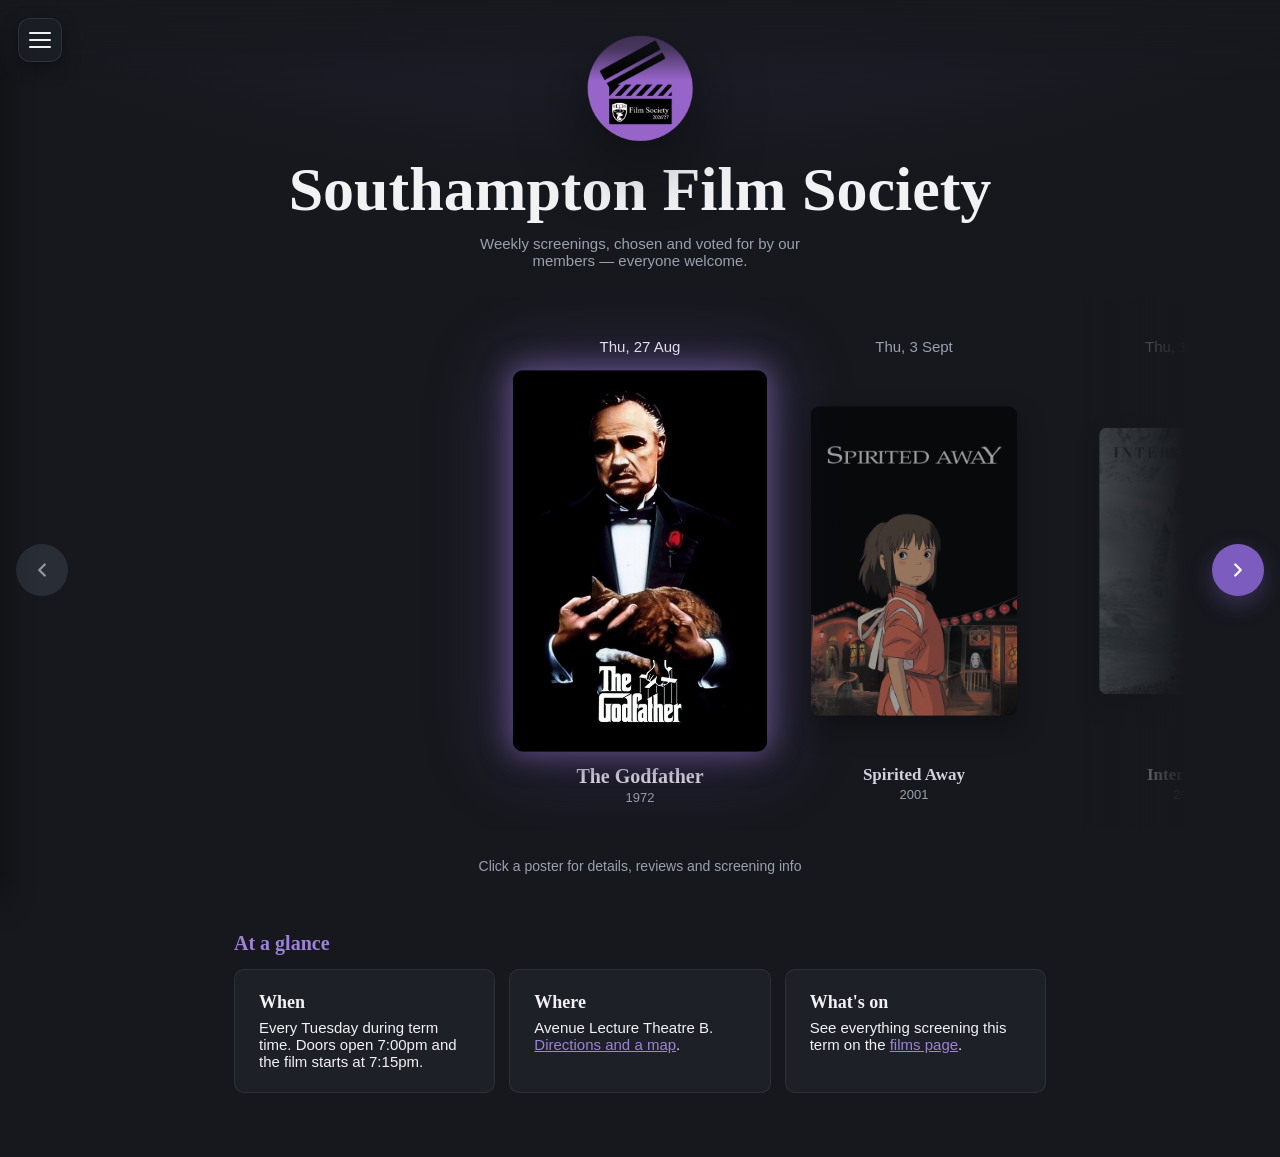
==== commit 19b62157: "added names to the bingo, changed about page to include more relevant info, fixed horizontal tiles o" ====
--- a/index.html
+++ b/index.html
@@ -41,9 +41,9 @@
       <li><a href="about.html" data-nav="about">About Us</a></li>
       <li><a href="films.html" data-nav="films">What's On</a></li>
       <li><a href="find-us.html" data-nav="find-us">Where To Find Us</a></li>
+      <li><a href="bingo.html" data-nav="bingo">Bingo Night</a></li>
     </ul>
     <div class="drawer-foot">
-      <p>Films · Friends · Popcorn</p>
       <p class="drawer-foot-sub">Every Tuesday, 7pm</p>
       <a class="drawer-admin-link" href="admin.html">Committee: manage the line-up</a>
     </div>
--- a/styles.css
+++ b/styles.css
@@ -30,7 +30,13 @@
   color: var(--text);
   font-family: var(--font-body);
   min-height: 100dvh;
-}
+  /* Flex column so short pages still fill the viewport and the footer sits
+     on the bottom edge instead of riding up under the content. */
+  display: flex;
+  flex-direction: column;
+}
+
+main { flex: 1; }
 
 /* Classic Times-style serif matching the society logo ("Film Society"
    wordmark); body text stays a plain sans so the two voices stay distinct. */
@@ -66,6 +72,11 @@
   z-index: 40;
   pointer-events: none;
   transition: opacity 0.25s ease;
+  /* Fades scrolling content out before it can run under the hamburger. */
+  background: linear-gradient(to bottom,
+    rgba(22, 24, 29, 0.94),
+    rgba(22, 24, 29, 0.6) 62%,
+    transparent);
 }
 
 body.drawer-open .topbar { opacity: 0; pointer-events: none; }
@@ -79,10 +90,27 @@
   justify-content: center;
   align-items: center;
   gap: 5px;
-  background: transparent;
-  border: none;
-  border-radius: var(--radius);
+  /* Frosted chip so the button reads as a floating control over any
+     content scrolling beneath it. */
+  background: rgba(29, 32, 39, 0.72);
+  border: 1px solid rgba(255, 255, 255, 0.09);
+  border-radius: 12px;
+  box-shadow: 0 6px 18px rgba(0, 0, 0, 0.35);
+  backdrop-filter: blur(10px);
+  -webkit-backdrop-filter: blur(10px);
   cursor: pointer;
+  transition: background 0.2s ease, border-color 0.2s ease;
+}
+
+/* Without backdrop-filter support the chip needs to be near-opaque to
+   keep text behind it legible-free. */
+@supports not ((backdrop-filter: blur(1px)) or (-webkit-backdrop-filter: blur(1px))) {
+  .menu-btn { background: rgba(29, 32, 39, 0.95); }
+}
+
+.menu-btn:hover {
+  background: rgba(41, 45, 55, 0.8);
+  border-color: rgba(255, 255, 255, 0.16);
 }
 .menu-btn .bar {
   width: 22px;
@@ -140,7 +168,6 @@
   display: block;
   width: 46px;
   height: 46px;
-  border-radius: 12px;
 }
 
 .drawer-close {
@@ -348,6 +375,9 @@
 
 .arrow {
   flex: none;
+  display: flex;
+  align-items: center;
+  justify-content: center;
   width: 52px;
   height: 52px;
   border-radius: 50%;
@@ -357,7 +387,7 @@
   font-size: 30px;
   line-height: 1;
   cursor: pointer;
-  margin-top: 30px;
+  margin-top: 12px; /* lines the circles up with the poster row's centre */
   box-shadow: 0 8px 22px rgba(124, 92, 191, 0.35);
   transition: background 0.2s ease, transform 0.2s ease;
 }
@@ -390,12 +420,15 @@
   gap: 12px;
   text-align: center;
 }
+/* The logo artwork is itself a circle with transparent corners, so the
+   image is never cropped or rounded here — a drop-shadow follows the
+   circular alpha shape instead of a square box-shadow. */
 .home-logo {
   width: clamp(76px, 14vw, 112px);
+  height: auto;
   aspect-ratio: 1;
-  object-fit: cover;
-  border-radius: 22%;
-  box-shadow: 0 14px 34px rgba(0, 0, 0, 0.55);
+  object-fit: contain;
+  filter: drop-shadow(0 14px 34px rgba(0, 0, 0, 0.55));
 }
 .home-title {
   font-size: clamp(38px, 8vw, 62px);
@@ -448,11 +481,18 @@
 }
 .info-grid {
   display: grid;
-  grid-template-columns: repeat(auto-fit, minmax(220px, 1fr));
+  /* Always three across — auto-fit left the last tile wrapping onto its own
+     row at medium widths. */
+  grid-template-columns: repeat(3, 1fr);
   gap: 14px;
   margin-top: 14px;
 }
 .info-grid .info-card { margin: 0; }
+
+/* Below this, three columns get too narrow for the card text. */
+@media (max-width: 620px) {
+  .info-grid { grid-template-columns: 1fr; }
+}
 
 /* ── Content pages ────────────────────────────────── */
 
@@ -492,6 +532,45 @@
 }
 .info-card h3 { font-size: 18px; margin-bottom: 6px; }
 .info-card p { margin: 0; font-size: 15px; }
+
+/* Social logo buttons on find-us.html */
+
+.social-links {
+  display: flex;
+  flex-wrap: wrap;
+  gap: 14px;
+  margin: 18px 0;
+}
+
+.social-btn {
+  display: inline-flex;
+  align-items: center;
+  justify-content: center;
+  width: 58px;
+  height: 58px;
+  background: var(--bg-raised);
+  border: 1px solid rgba(255, 255, 255, 0.07);
+  border-radius: var(--radius);
+  transition: transform 0.15s ease, border-color 0.15s ease, background 0.15s ease;
+}
+
+.social-btn:hover,
+.social-btn:focus-visible {
+  transform: translateY(-3px);
+  border-color: currentColor;
+  background: rgba(255, 255, 255, 0.05);
+}
+
+.social-btn svg { width: 27px; height: 27px; }
+
+/* Letterboxd's three-circle mark is wide rather than square */
+.social-btn-letterboxd svg { width: 46px; height: 17px; }
+
+.social-btn-instagram { color: #e4405f; }
+.social-btn-tiktok { color: var(--text); }
+.social-btn-letterboxd { color: #00e054; }
+.social-btn-whatsapp { color: #25d366; }
+.social-btn-linktree { color: #43e660; }
 
 /* Programme list on admin.html (the public films page uses .film-grid) */
 
@@ -660,7 +739,9 @@
   .arrow {
     position: absolute;
     top: 50%;
-    margin-top: 30px;
+    /* top:50% is the button's top edge, so pull up by half its height plus
+       the poster row's small offset below the stage centre. */
+    margin-top: -10px;
     width: 40px;
     height: 40px;
     font-size: 24px;
@@ -1178,3 +1259,189 @@
   .form-pair { grid-template-columns: 1fr; }
   .lineup-actions { margin-left: 0; }
 }
+
+/* ── Bingo night (bingo.html) ──────────────────────── */
+
+.bingo-intro {
+  display: grid;
+  gap: 12px;
+  justify-items: start;
+  background: var(--bg-raised);
+  border: 1px solid rgba(255, 255, 255, 0.07);
+  border-radius: var(--radius);
+  padding: 24px 26px;
+  max-width: 560px;
+}
+.bingo-intro p { margin: 0; }
+
+.bingo-fair { color: var(--text-muted); font-size: 14px; }
+
+.bingo-generate {
+  padding: 14px 30px;
+  border: none;
+  border-radius: 999px;
+  background: var(--accent);
+  color: #fff;
+  font-weight: 600;
+  font-size: 16px;
+  cursor: pointer;
+  box-shadow: 0 8px 22px rgba(124, 92, 191, 0.35);
+  transition: background 0.2s ease, transform 0.2s ease;
+}
+.bingo-generate:hover,
+.bingo-generate:focus-visible { background: var(--accent-bright); transform: scale(1.04); }
+.bingo-generate:active { transform: scale(0.97); }
+
+.bingo-board { max-width: 560px; }
+
+.bingo-grid {
+  display: grid;
+  grid-template-columns: repeat(3, 1fr);
+  gap: 10px;
+}
+
+.bingo-cell {
+  position: relative;
+  display: flex;
+  flex-direction: column;
+  align-items: center;
+  justify-content: center;
+  gap: 6px;
+  min-height: 122px;
+  padding: 14px 10px;
+  background: var(--bg-raised);
+  border: 1px solid rgba(255, 255, 255, 0.09);
+  border-radius: var(--radius);
+  color: var(--text);
+  font: inherit;
+  font-size: 14px;
+  line-height: 1.4;
+  text-align: center;
+  cursor: pointer;
+  overflow: hidden;
+  transition: border-color 0.2s ease, background 0.2s ease;
+}
+.bingo-cell:hover { border-color: rgba(157, 130, 214, 0.6); }
+.bingo-cell:focus-visible {
+  outline: 2px solid var(--accent);
+  outline-offset: 2px;
+}
+.bingo-cell:active { transform: scale(0.98); }
+
+.bingo-cell-prefix {
+  font-size: 10px;
+  font-weight: 700;
+  letter-spacing: 0.8px;
+  text-transform: uppercase;
+  color: var(--text-muted);
+}
+
+/* The cross-off: an accent bar sweeping diagonally across the square. */
+.bingo-cell::before {
+  content: "";
+  position: absolute;
+  left: -8%;
+  top: 50%;
+  width: 116%;
+  height: 5px;
+  border-radius: 4px;
+  background: var(--accent-bright);
+  box-shadow: 0 0 12px rgba(157, 130, 214, 0.5);
+  transform: rotate(-33deg) scaleX(0);
+  transform-origin: left center;
+  transition: transform 0.25s ease;
+}
+.bingo-cell.marked::before { transform: rotate(-33deg) scaleX(1); }
+
+.bingo-cell.marked {
+  background: rgba(124, 92, 191, 0.14);
+  border-color: rgba(124, 92, 191, 0.4);
+}
+.bingo-cell.marked .bingo-cell-text { color: var(--text-muted); }
+
+/* Completed lines light up in the same gold as the star ratings. */
+.bingo-cell.win {
+  border-color: rgba(245, 197, 24, 0.7);
+  box-shadow: 0 0 18px rgba(245, 197, 24, 0.22);
+}
+
+.bingo-win {
+  margin: 18px 0 0;
+  font-family: var(--font-display);
+  font-weight: 700;
+  font-size: 36px;
+  color: #f5c518;
+  text-shadow: 0 0 26px rgba(245, 197, 24, 0.45);
+  animation: bingo-pop 0.45s ease;
+}
+
+@keyframes bingo-pop {
+  0% { transform: scale(0.5); opacity: 0; }
+  70% { transform: scale(1.1); }
+  100% { transform: scale(1); opacity: 1; }
+}
+
+.bingo-hint { color: var(--text-muted); font-size: 14px; margin-top: 10px; }
+
+.bingo-reset { margin-top: 6px; }
+
+/* The name sits under the square's prompt, picked out in the accent colour
+   so it survives the cross-off strike and dimming. */
+.bingo-cell-name {
+  color: var(--accent-bright);
+  font-weight: 700;
+  font-size: 13px;
+  overflow-wrap: anywhere;
+}
+
+/* Name entry dialog, opened by tapping an empty square. */
+.bingo-modal-backdrop {
+  position: fixed;
+  inset: 0;
+  background: rgba(0, 0, 0, 0.55);
+  z-index: 50;
+  display: flex;
+  align-items: center;
+  justify-content: center;
+  padding: 24px;
+}
+.bingo-modal {
+  width: min(420px, 100%);
+  display: grid;
+  gap: 12px;
+  background: var(--bg-raised);
+  border: 1px solid rgba(255, 255, 255, 0.1);
+  border-radius: var(--radius);
+  padding: 22px 24px;
+  box-shadow: 0 24px 60px rgba(0, 0, 0, 0.5);
+  animation: rise-in 0.25s ease;
+}
+.bingo-modal-title { font-size: 20px; margin: 0; }
+.bingo-modal-square { margin: 0; color: var(--text-muted); font-size: 14px; }
+.bingo-modal-input {
+  width: 100%;
+  background: var(--bg);
+  border: 1px solid rgba(255, 255, 255, 0.12);
+  border-radius: 8px;
+  color: var(--text);
+  padding: 10px 12px;
+  font: inherit;
+}
+.bingo-modal-input:focus { outline: none; border-color: var(--accent); }
+.bingo-modal-actions { display: flex; justify-content: flex-end; gap: 10px; }
+
+/* Squares appear one by one as the sheet is dealt. */
+.bingo-grid > .bingo-cell { animation: rise-in 0.4s ease backwards; }
+.bingo-grid > .bingo-cell:nth-child(2) { animation-delay: 0.05s; }
+.bingo-grid > .bingo-cell:nth-child(3) { animation-delay: 0.1s; }
+.bingo-grid > .bingo-cell:nth-child(4) { animation-delay: 0.15s; }
+.bingo-grid > .bingo-cell:nth-child(5) { animation-delay: 0.2s; }
+.bingo-grid > .bingo-cell:nth-child(6) { animation-delay: 0.25s; }
+.bingo-grid > .bingo-cell:nth-child(7) { animation-delay: 0.3s; }
+.bingo-grid > .bingo-cell:nth-child(8) { animation-delay: 0.35s; }
+.bingo-grid > .bingo-cell:nth-child(9) { animation-delay: 0.4s; }
+
+@media (max-width: 620px) {
+  .bingo-cell { min-height: 108px; font-size: 13px; }
+  .bingo-win { font-size: 30px; }
+}
